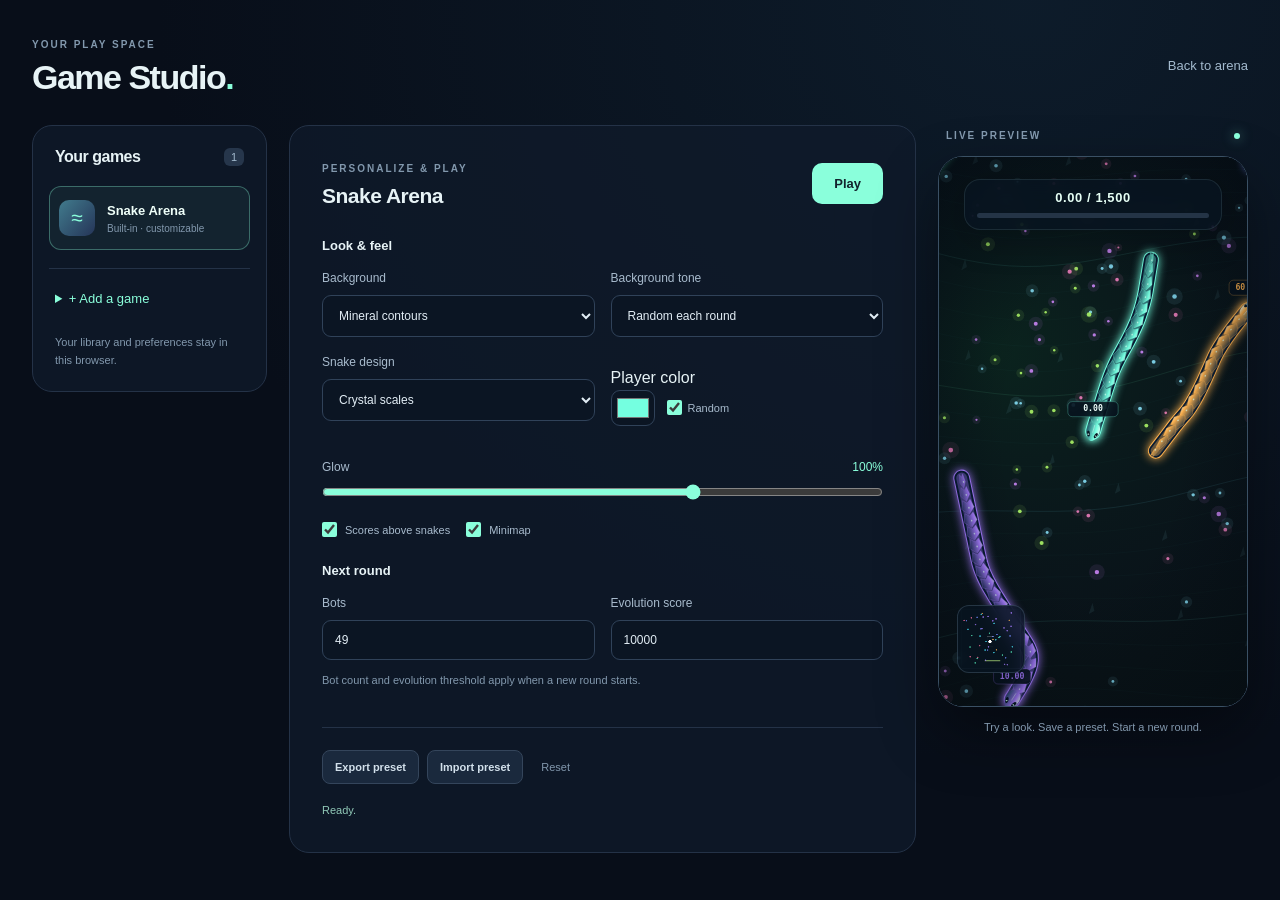
==== studio.html @ 1042e114 "Restore snake scores and minimap and add customizable game studio" ====
<!doctype html>
<html lang="en">
  <head>
    <meta charset="utf-8" />
    <meta name="viewport" content="width=device-width, initial-scale=1" />
    <meta name="theme-color" content="#080e19" />
    <title>Game Studio</title>
    <link rel="stylesheet" href="studio.css" />
    <script src="preferences.js" defer></script>
    <script src="studio.js" defer></script>
  </head>
  <body>
    <header class="studio-header">
      <div>
        <span class="eyebrow">YOUR PLAY SPACE</span>
        <h1>Game Studio<span>.</span></h1>
      </div>
      <a href="index.html" class="quiet-link">Back to arena</a>
    </header>
    <main class="studio-layout">
      <aside class="library panel">
        <div class="section-heading">
          <h2>Your games</h2>
          <span id="gameCount" class="count">1</span>
        </div>
        <nav id="gameList" aria-label="Game library"></nav>
        <details id="addGameDetails">
          <summary>+ Add a game</summary>
          <form id="addGameForm">
            <label
              >Game name<input
                id="gameName"
                maxlength="60"
                required
                placeholder="My next game"
            /></label>
            <label
              >Game link<input
                id="gameUrl"
                maxlength="2048"
                required
                placeholder="https://… or ./games/my-game/"
            /></label>
            <p class="help">
              Use a playable web address or a relative path to a local game.
            </p>
            <button type="submit" class="secondary">Add to library</button>
            <p id="libraryError" class="error" role="status"></p>
          </form>
        </details>
        <p class="library-note">
          Your library and preferences stay in this browser.
        </p>
      </aside>
      <section class="workspace panel" aria-labelledby="selectedTitle">
        <div class="workspace-heading">
          <div>
            <span id="gameType" class="eyebrow">PERSONALIZE & PLAY</span>
            <h2 id="selectedTitle">Snake Arena</h2>
          </div>
          <a id="launchGame" class="primary" href="index.html">Play</a>
        </div>
        <div id="snakeSettings">
          <form id="settingsForm">
            <fieldset>
              <legend>Look & feel</legend>
              <div class="fields">
                <label
                  >Background<select id="background">
                    <option value="contours">Mineral contours</option>
                    <option value="hex">Neon honeycomb</option>
                    <option value="stars">Star field</option>
                  </select></label
                >
                <label
                  >Background tone<select id="tint">
                    <option value="random">Random each round</option>
                    <option value="ocean">Deep ocean</option>
                    <option value="violet">Violet night</option>
                    <option value="ember">Ember</option>
                  </select></label
                >
                <label
                  >Snake design<select id="skin">
                    <option value="scales">Crystal scales</option>
                    <option value="smooth">Smooth neon</option>
                    <option value="rings">Luminous rings</option>
                  </select></label
                >
                <div class="color-control">
                  <span>Player color</span>
                  <div class="color-field">
                    <input
                      id="playerColor"
                      type="color"
                      value="#74ffe0"
                      aria-label="Custom player color"
                    />
                    <label class="checkbox"
                      ><input id="randomColor" type="checkbox" checked />
                      Random</label
                    >
                  </div>
                </div>
                <label class="wide"
                  >Glow <output id="glowValue" for="glow">100%</output
                  ><input
                    id="glow"
                    type="range"
                    min="0"
                    max="150"
                    step="5"
                    value="100"
                /></label>
              </div>
              <div class="toggles">
                <label
                  ><input id="showScores" type="checkbox" checked /> Scores
                  above snakes</label
                ><label
                  ><input id="showMinimap" type="checkbox" checked />
                  Minimap</label
                >
              </div>
            </fieldset>
            <fieldset>
              <legend>Next round</legend>
              <div class="fields">
                <label
                  >Bots<input
                    id="botCount"
                    type="number"
                    min="0"
                    max="80"
                    step="1"
                    value="49"
                    required /></label
                ><label
                  >Evolution score<input
                    id="evolutionScore"
                    type="number"
                    min="100"
                    max="1000000"
                    step="1"
                    value="10000"
                    required
                /></label>
              </div>
              <p class="help">
                Bot count and evolution threshold apply when a new round starts.
              </p>
            </fieldset>
          </form>
          <div class="preset-actions">
            <button id="exportPreset" class="secondary">Export preset</button
            ><label class="file-button"
              >Import preset<input
                id="importPreset"
                type="file"
                accept="application/json,.json" /></label
            ><button id="resetPreset" class="text-button">Reset</button>
          </div>
          <p id="saveStatus" class="status" role="status" aria-live="polite">
            Ready.
          </p>
        </div>
        <div id="externalSettings" hidden>
          <div class="external-art" aria-hidden="true">+</div>
          <p>
            This game opens in its own tab. Use its own settings to personalize
            it.
          </p>
          <p id="externalAddress" class="help"></p>
          <button id="removeGame" class="text-button danger">
            Remove from library
          </button>
        </div>
      </section>
      <aside id="previewPane" class="preview-pane">
        <div class="preview-heading">
          <span class="eyebrow">LIVE PREVIEW</span
          ><span class="live-dot"></span>
        </div>
        <div class="preview-device">
          <iframe
            id="preview"
            title="Snake arena appearance preview"
            src="about:blank"
          ></iframe>
        </div>
        <p class="help">Try a look. Save a preset. Start a new round.</p>
      </aside>
    </main>
  </body>
</html>
---- studio.css ----
:root {
  color-scheme: dark;
  font-family: Inter, Arial, Helvetica, sans-serif;
  color: #e7f3f6;
  background: #080e19;
  --mint: #8affdb;
  --muted: #8298ad;
  --line: #243247;
}
* {
  box-sizing: border-box;
}
body {
  margin: 0;
  min-height: 100vh;
  background:
    radial-gradient(ellipse at 80% 0, #15304466, transparent 60%), #080e19;
}
button,
input,
select {
  font: inherit;
}
button,
a,
summary,
label.file-button {
  -webkit-tap-highlight-color: transparent;
}
button,
a,
summary {
  touch-action: manipulation;
}
button,
summary,
.file-button {
  cursor: pointer;
}
a {
  color: inherit;
  text-decoration: none;
}
button:focus-visible,
a:focus-visible,
summary:focus-visible,
input:focus-visible,
select:focus-visible {
  outline: 2px solid var(--mint);
  outline-offset: 4px;
}
button {
  border: 0;
}
button:disabled {
  opacity: 0.4;
  cursor: default;
}
[hidden] {
  display: none !important;
}
.studio-header {
  max-width: 1440px;
  margin: auto;
  padding: 34px 32px 28px;
  display: flex;
  align-items: center;
  justify-content: space-between;
  gap: 20px;
}
.eyebrow {
  font-size: 10px;
  letter-spacing: 2px;
  color: var(--muted);
  font-weight: 700;
}
h1 {
  font-size: 34px;
  letter-spacing: -1.5px;
  margin: 6px 0 0;
}
h1 span {
  color: var(--mint);
}
h2 {
  margin: 0;
  font-size: 21px;
  letter-spacing: -0.5px;
}
.quiet-link {
  font-size: 13px;
  color: #a3bace;
}
.quiet-link:hover {
  color: var(--mint);
}
.studio-layout {
  max-width: 1440px;
  margin: auto;
  padding: 0 32px 40px;
  display: grid;
  grid-template-columns: 235px minmax(340px, 1fr) minmax(230px, 310px);
  gap: 22px;
  align-items: start;
}
.panel {
  border: 1px solid var(--line);
  border-radius: 20px;
  background: #101b2bba;
}
.library {
  padding: 22px 16px;
}
.section-heading {
  display: flex;
  align-items: center;
  justify-content: space-between;
  padding: 0 6px 20px;
}
.section-heading h2 {
  font-size: 16px;
}
.count {
  border-radius: 6px;
  padding: 3px 7px;
  background: #26364b;
  color: #a3bace;
  font-size: 11px;
}
.game-card {
  display: flex;
  align-items: center;
  gap: 12px;
  width: 100%;
  padding: 14px 10px;
  border-radius: 12px;
  text-align: left;
  background: transparent;
  color: #c1d2df;
  margin-bottom: 6px;
}
.game-card[aria-current="true"] {
  background: #8affdb0d;
  box-shadow: inset 0 0 0 1px #8affdb55;
  color: #effff9;
}
.game-icon {
  display: grid;
  place-items: center;
  width: 36px;
  height: 36px;
  flex-shrink: 0;
  border-radius: 10px;
  background: linear-gradient(130deg, #417b8d, #253558);
  color: var(--mint);
  font-size: 21px;
}
.game-card strong {
  display: block;
  font-size: 13px;
  overflow-wrap: anywhere;
}
.game-card small {
  display: block;
  margin-top: 5px;
  font-size: 10px;
  color: var(--muted);
}
details {
  border-top: 1px solid var(--line);
  margin-top: 18px;
  padding-top: 18px;
}
summary {
  font-size: 13px;
  padding: 4px 6px;
  color: var(--mint);
}
#addGameForm {
  margin: 18px 4px 0;
}
#addGameForm label,
.color-control {
  margin: 14px 0;
}
.library-note {
  color: var(--muted);
  font-size: 11px;
  line-height: 1.6;
  margin: 24px 6px 0;
}
.workspace {
  padding: 28px;
}
.workspace-heading {
  display: flex;
  align-items: center;
  justify-content: space-between;
  gap: 16px;
  margin-bottom: 30px;
}
.workspace-heading h2 {
  margin-top: 8px;
  overflow-wrap: anywhere;
}
.primary {
  display: inline-flex;
  align-items: center;
  justify-content: center;
  border-radius: 10px;
  background: var(--mint);
  color: #12232d;
  padding: 13px 22px;
  font-size: 13px;
  font-weight: 800;
  white-space: nowrap;
}
.primary:hover {
  filter: brightness(1.1);
}
fieldset {
  padding: 0;
  border: 0;
  margin: 0 0 26px;
}
legend {
  font-size: 13px;
  font-weight: 700;
  margin-bottom: 18px;
  padding: 0;
}
.fields {
  display: grid;
  grid-template-columns: 1fr 1fr;
  gap: 18px 16px;
}
label {
  display: flex;
  flex-direction: column;
  gap: 10px;
  font-size: 12px;
  color: #a8bbcd;
}
input:not([type="checkbox"]):not([type="range"]):not([type="color"]):not(
    [type="file"]
  ),
select {
  width: 100%;
  min-width: 0;
  border: 1px solid #304259;
  border-radius: 9px;
  background: #0b1523;
  color: #e2edf5;
  padding: 12px;
  font-size: 12px;
}
input[type="checkbox"] {
  accent-color: var(--mint);
  width: 15px;
  height: 15px;
  margin: 0;
  flex-shrink: 0;
}
input[type="range"] {
  width: 100%;
  margin: 0;
  accent-color: var(--mint);
}
.wide {
  grid-column: 1/-1;
  position: relative;
}
.wide output {
  position: absolute;
  right: 0;
  top: 0;
  color: var(--mint);
  font-variant-numeric: tabular-nums;
}
.color-field {
  display: flex;
  align-items: center;
  gap: 12px;
  height: 41px;
}
.color-field input[type="color"] {
  width: 44px;
  height: 36px;
  border: 1px solid #304259;
  background: #0b1523;
  padding: 3px;
  border-radius: 9px;
}
.checkbox {
  flex-direction: row;
  display: flex;
  align-items: center;
  gap: 6px;
  font-size: 11px;
}
.toggles {
  margin-top: 22px;
  display: flex;
  flex-wrap: wrap;
  gap: 16px;
}
.toggles label {
  flex-direction: row;
  align-items: center;
  gap: 8px;
  font-size: 11px;
}
.help {
  font-size: 11px;
  line-height: 1.7;
  color: var(--muted);
  overflow-wrap: anywhere;
}
.preset-actions {
  display: flex;
  align-items: center;
  flex-wrap: wrap;
  gap: 8px;
  border-top: 1px solid var(--line);
  padding-top: 22px;
}
.secondary,
.file-button {
  display: inline-block;
  border: 1px solid #34455b;
  border-radius: 8px;
  padding: 10px 12px;
  font-size: 11px;
  font-weight: 600;
  background: #1a293d;
  color: #d2e0eb;
}
.file-button {
  position: relative;
  overflow: hidden;
}
.file-button input {
  position: absolute;
  inset: 0;
  opacity: 0;
  width: 100%;
  cursor: pointer;
}
.file-button:focus-within {
  outline: 2px solid var(--mint);
  outline-offset: 3px;
}
.text-button {
  background: transparent;
  color: var(--muted);
  font-size: 11px;
  padding: 10px;
}
.danger {
  color: #ff9aa8;
}
.status {
  font-size: 11px;
  color: #91c9b8;
  line-height: 1.6;
  margin: 18px 0 0;
  min-height: 18px;
}
.error {
  color: #ff9aa8;
  font-size: 11px;
  line-height: 1.5;
  overflow-wrap: anywhere;
}
.error:empty {
  display: none;
}
.preview-heading {
  display: flex;
  align-items: center;
  justify-content: space-between;
  padding: 5px 8px 15px;
}
.live-dot {
  width: 6px;
  height: 6px;
  background: var(--mint);
  border-radius: 50%;
  box-shadow: 0 0 12px #8affdb88;
}
.preview-device {
  aspect-ratio: 9/16;
  overflow: hidden;
  border: 1px solid #3a5064;
  border-radius: 25px;
  box-shadow: 0 25px 60px #0006;
  background: #070e1c;
}
.preview-device iframe {
  border: 0;
  width: 100%;
  height: 100%;
  display: block;
  pointer-events: none;
}
.preview-pane > .help {
  text-align: center;
}
.external-art {
  font-size: 80px;
  color: var(--mint);
  padding: 30px 0;
}
#externalSettings > p {
  line-height: 1.7;
  color: #a8bbcd;
  font-size: 13px;
}
#externalAddress {
  word-break: break-all;
}
@media (min-width: 1280px) {
  .workspace {
    padding: 32px;
  }
}
@media (max-width: 1100px) {
  .studio-layout {
    grid-template-columns: 210px 1fr;
  }
  .preview-pane {
    grid-column: 2;
    max-width: 300px;
    justify-self: center;
    width: 100%;
  }
  .workspace {
    padding: 24px;
  }
}
@media (max-width: 700px) {
  .studio-header {
    padding: 24px 18px;
    align-items: flex-start;
  }
  h1 {
    font-size: 28px;
  }
  .quiet-link {
    font-size: 11px;
    padding-top: 20px;
  }
  .studio-layout {
    display: flex;
    flex-direction: column;
    padding: 0 16px 32px;
    gap: 16px;
  }
  .panel {
    width: 100%;
    border-radius: 16px;
  }
  .library {
    padding: 18px 14px;
  }
  .library-note {
    margin-top: 14px;
  }
  .workspace {
    padding: 22px 18px;
  }
  .preview-pane {
    align-self: center;
    max-width: 320px;
  }
  .fields {
    gap: 18px 12px;
  }
  .workspace-heading {
    margin-bottom: 26px;
  }
  h2 {
    font-size: 20px;
  }
}
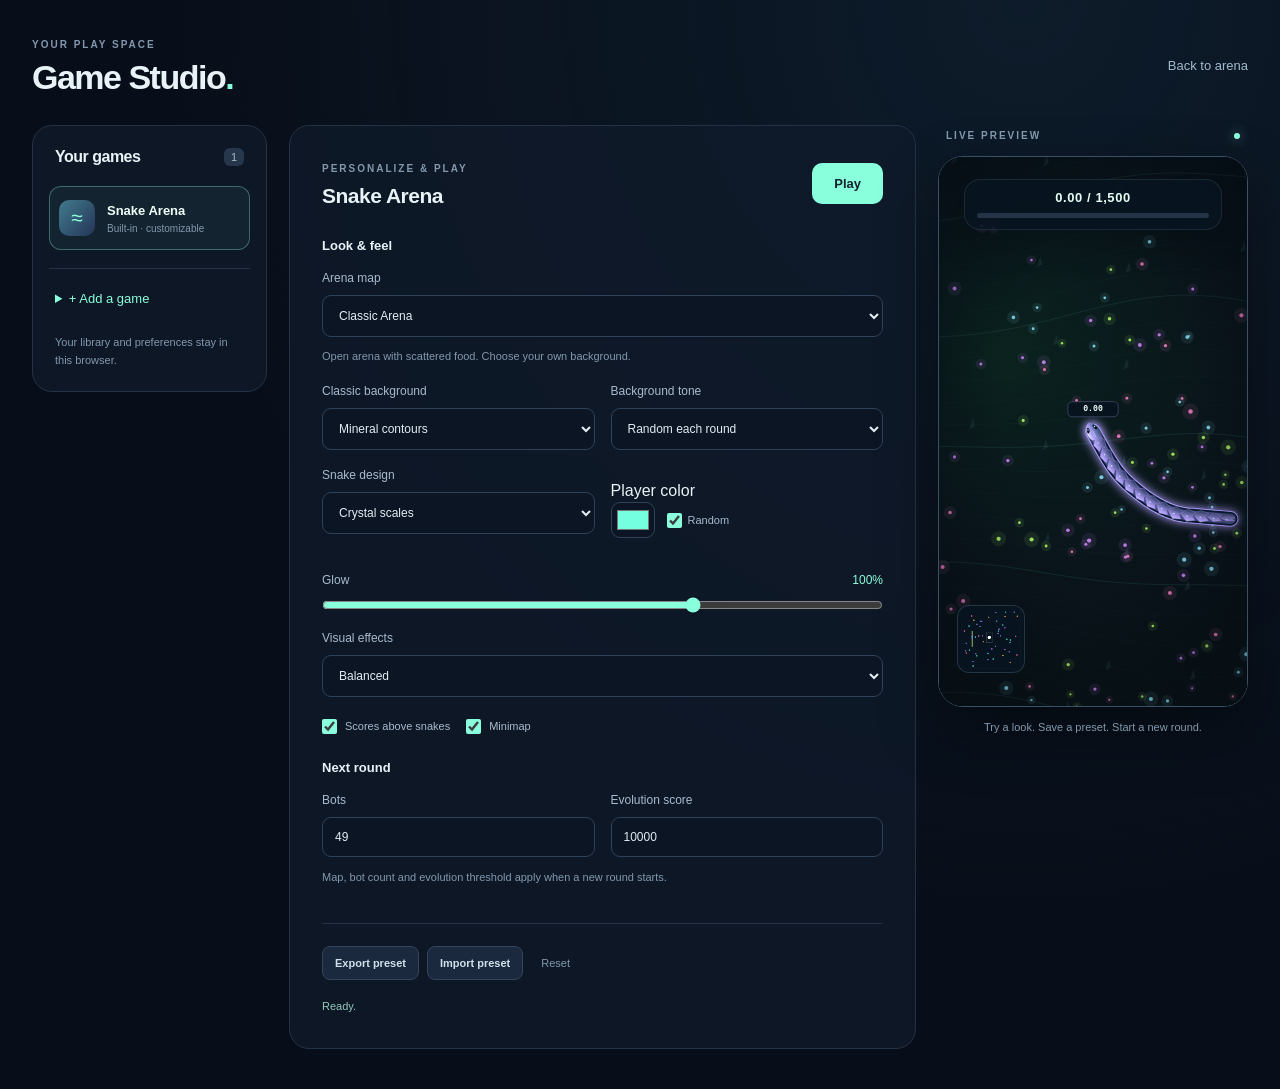
==== commit cfe39d46: "Add four seeded arena maps and configurable visual effects" ====
--- a/studio.html
+++ b/studio.html
@@ -65,8 +65,17 @@
             <fieldset>
               <legend>Look & feel</legend>
               <div class="fields">
-                <label
-                  >Background<select id="background">
+                <label class="wide"
+                  >Arena map<select id="map">
+                    <option value="classic">Classic Arena</option>
+                    <option value="reef">Aurora Reef</option>
+                    <option value="ember">Ember Rift</option>
+                    <option value="crystal">Crystal Garden</option>
+                    <option value="orbital">Orbital Ruins</option></select
+                  ><span id="mapDescription" class="help"></span
+                ></label>
+                <label
+                  >Classic background<select id="background">
                     <option value="contours">Mineral contours</option>
                     <option value="hex">Neon honeycomb</option>
                     <option value="stars">Star field</option>
@@ -112,6 +121,13 @@
                     step="5"
                     value="100"
                 /></label>
+                <label class="wide"
+                  >Visual effects<select id="effects">
+                    <option value="off">Off</option>
+                    <option value="balanced">Balanced</option>
+                    <option value="cinematic">Cinematic</option>
+                  </select></label
+                >
               </div>
               <div class="toggles">
                 <label
@@ -147,7 +163,8 @@
                 /></label>
               </div>
               <p class="help">
-                Bot count and evolution threshold apply when a new round starts.
+                Map, bot count and evolution threshold apply when a new round
+                starts.
               </p>
             </fieldset>
           </form>
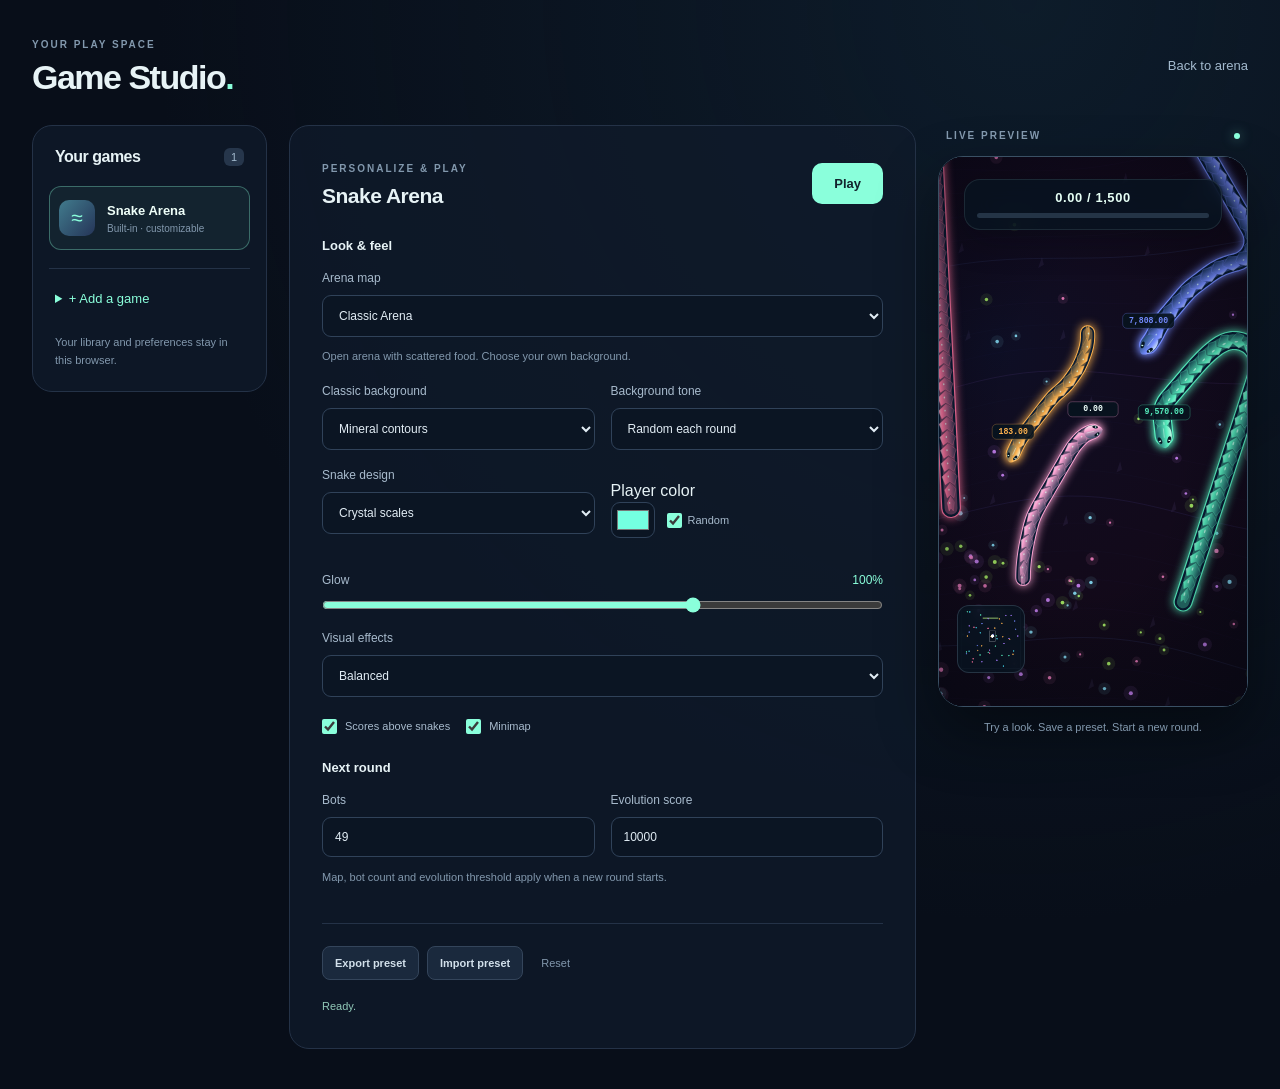
==== commit 2a65a388: "Add country flag snake skins and desert and ocean backgrounds" ====
--- a/studio.html
+++ b/studio.html
@@ -79,6 +79,8 @@
                     <option value="contours">Mineral contours</option>
                     <option value="hex">Neon honeycomb</option>
                     <option value="stars">Star field</option>
+                    <option value="sand">Desert sand</option>
+                    <option value="sea">Ocean water</option>
                   </select></label
                 >
                 <label
@@ -94,6 +96,13 @@
                     <option value="scales">Crystal scales</option>
                     <option value="smooth">Smooth neon</option>
                     <option value="rings">Luminous rings</option>
+                    <option value="flag-mix">Country flags — mixed</option>
+                    <option value="flag-fr">France</option>
+                    <option value="flag-de">Germany</option>
+                    <option value="flag-it">Italy</option>
+                    <option value="flag-ua">Ukraine</option>
+                    <option value="flag-jp">Japan</option>
+                    <option value="flag-br">Brazil</option>
                   </select></label
                 >
                 <div class="color-control">
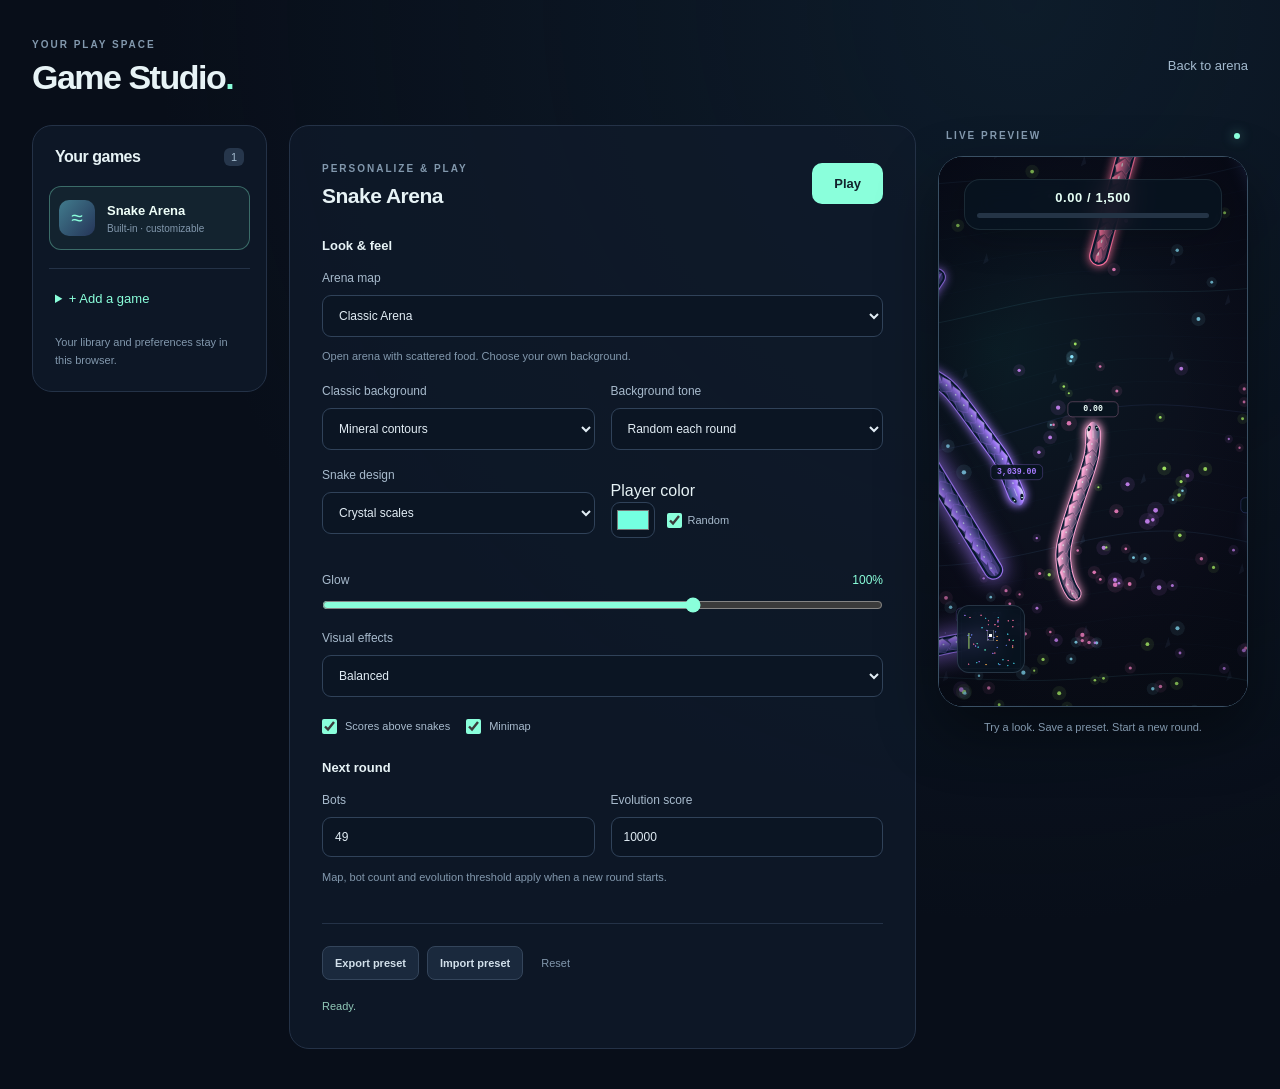
==== commit 951f3466: "Add 30 detailed country flags with readable score badges" ====
--- a/studio.html
+++ b/studio.html
@@ -97,12 +97,6 @@
                     <option value="smooth">Smooth neon</option>
                     <option value="rings">Luminous rings</option>
                     <option value="flag-mix">Country flags — mixed</option>
-                    <option value="flag-fr">France</option>
-                    <option value="flag-de">Germany</option>
-                    <option value="flag-it">Italy</option>
-                    <option value="flag-ua">Ukraine</option>
-                    <option value="flag-jp">Japan</option>
-                    <option value="flag-br">Brazil</option>
                   </select></label
                 >
                 <div class="color-control">
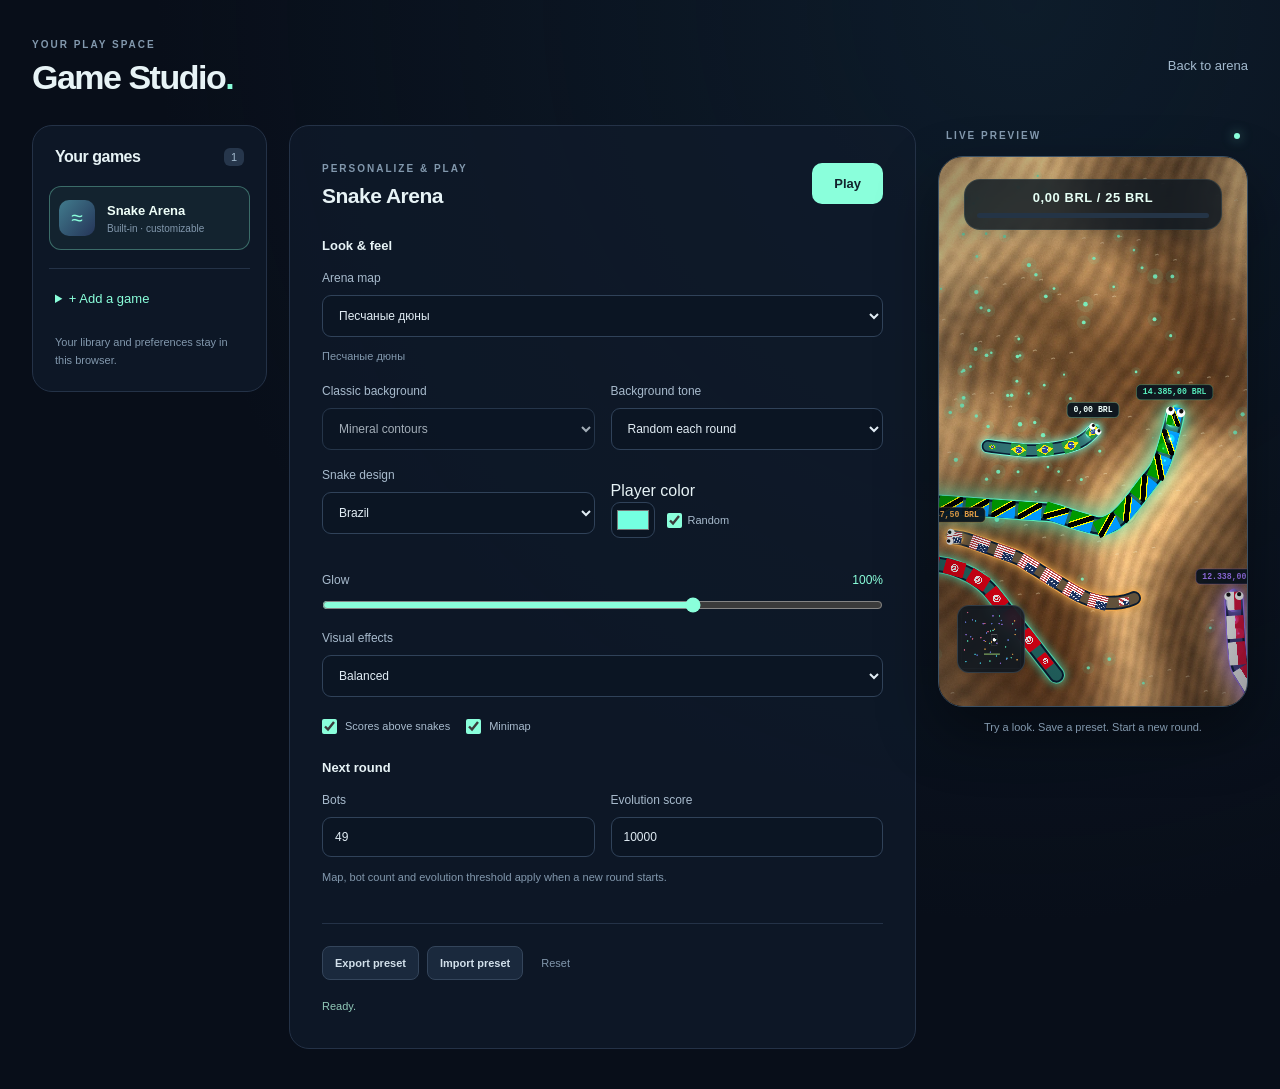
==== commit ccce6f05: "Add seven textured arenas, personal flags and localized lobby controls" ====
--- a/studio.html
+++ b/studio.html
@@ -66,12 +66,7 @@
               <legend>Look & feel</legend>
               <div class="fields">
                 <label class="wide"
-                  >Arena map<select id="map">
-                    <option value="classic">Classic Arena</option>
-                    <option value="reef">Aurora Reef</option>
-                    <option value="ember">Ember Rift</option>
-                    <option value="crystal">Crystal Garden</option>
-                    <option value="orbital">Orbital Ruins</option></select
+                  >Arena map<select id="map"></select
                   ><span id="mapDescription" class="help"></span
                 ></label>
                 <label
@@ -91,14 +86,7 @@
                     <option value="ember">Ember</option>
                   </select></label
                 >
-                <label
-                  >Snake design<select id="skin">
-                    <option value="scales">Crystal scales</option>
-                    <option value="smooth">Smooth neon</option>
-                    <option value="rings">Luminous rings</option>
-                    <option value="flag-mix">Country flags — mixed</option>
-                  </select></label
-                >
+                <label>Snake design<select id="skin"></select></label>
                 <div class="color-control">
                   <span>Player color</span>
                   <div class="color-field">
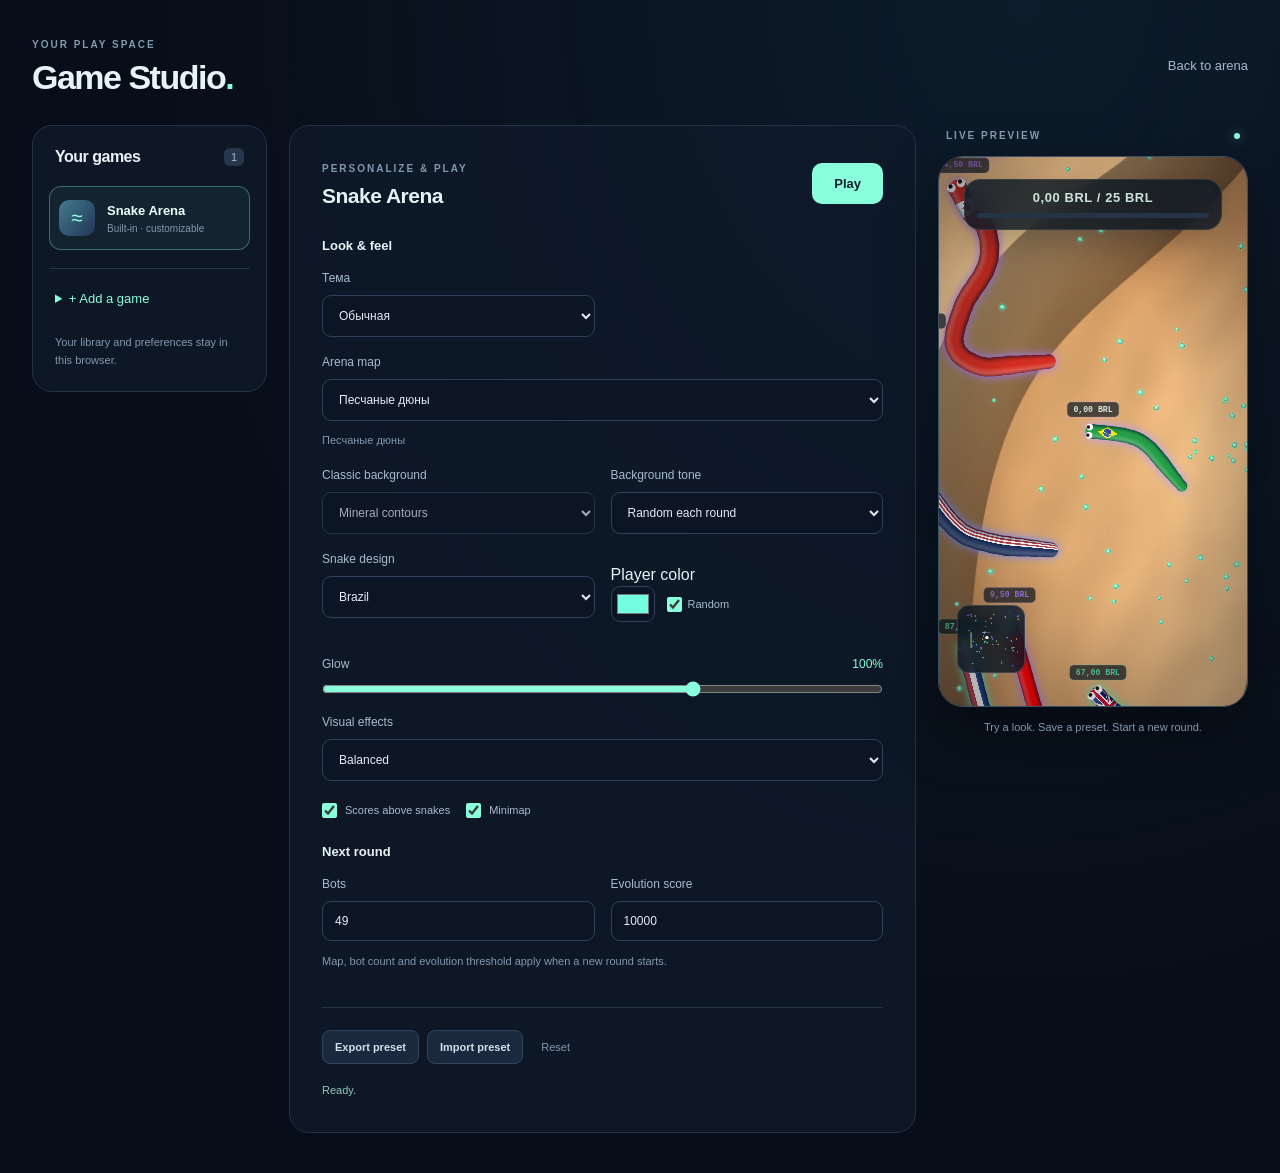
==== commit 547d983e: "Add selectable illustrated cartoon theme in lobby and studio" ====
--- a/studio.html
+++ b/studio.html
@@ -65,6 +65,7 @@
             <fieldset>
               <legend>Look & feel</legend>
               <div class="fields">
+                <label>Тема<select id="theme"><option value="normal">Обычная</option><option value="cartoon">Мультяшная</option></select></label>
                 <label class="wide"
                   >Arena map<select id="map"></select
                   ><span id="mapDescription" class="help"></span
